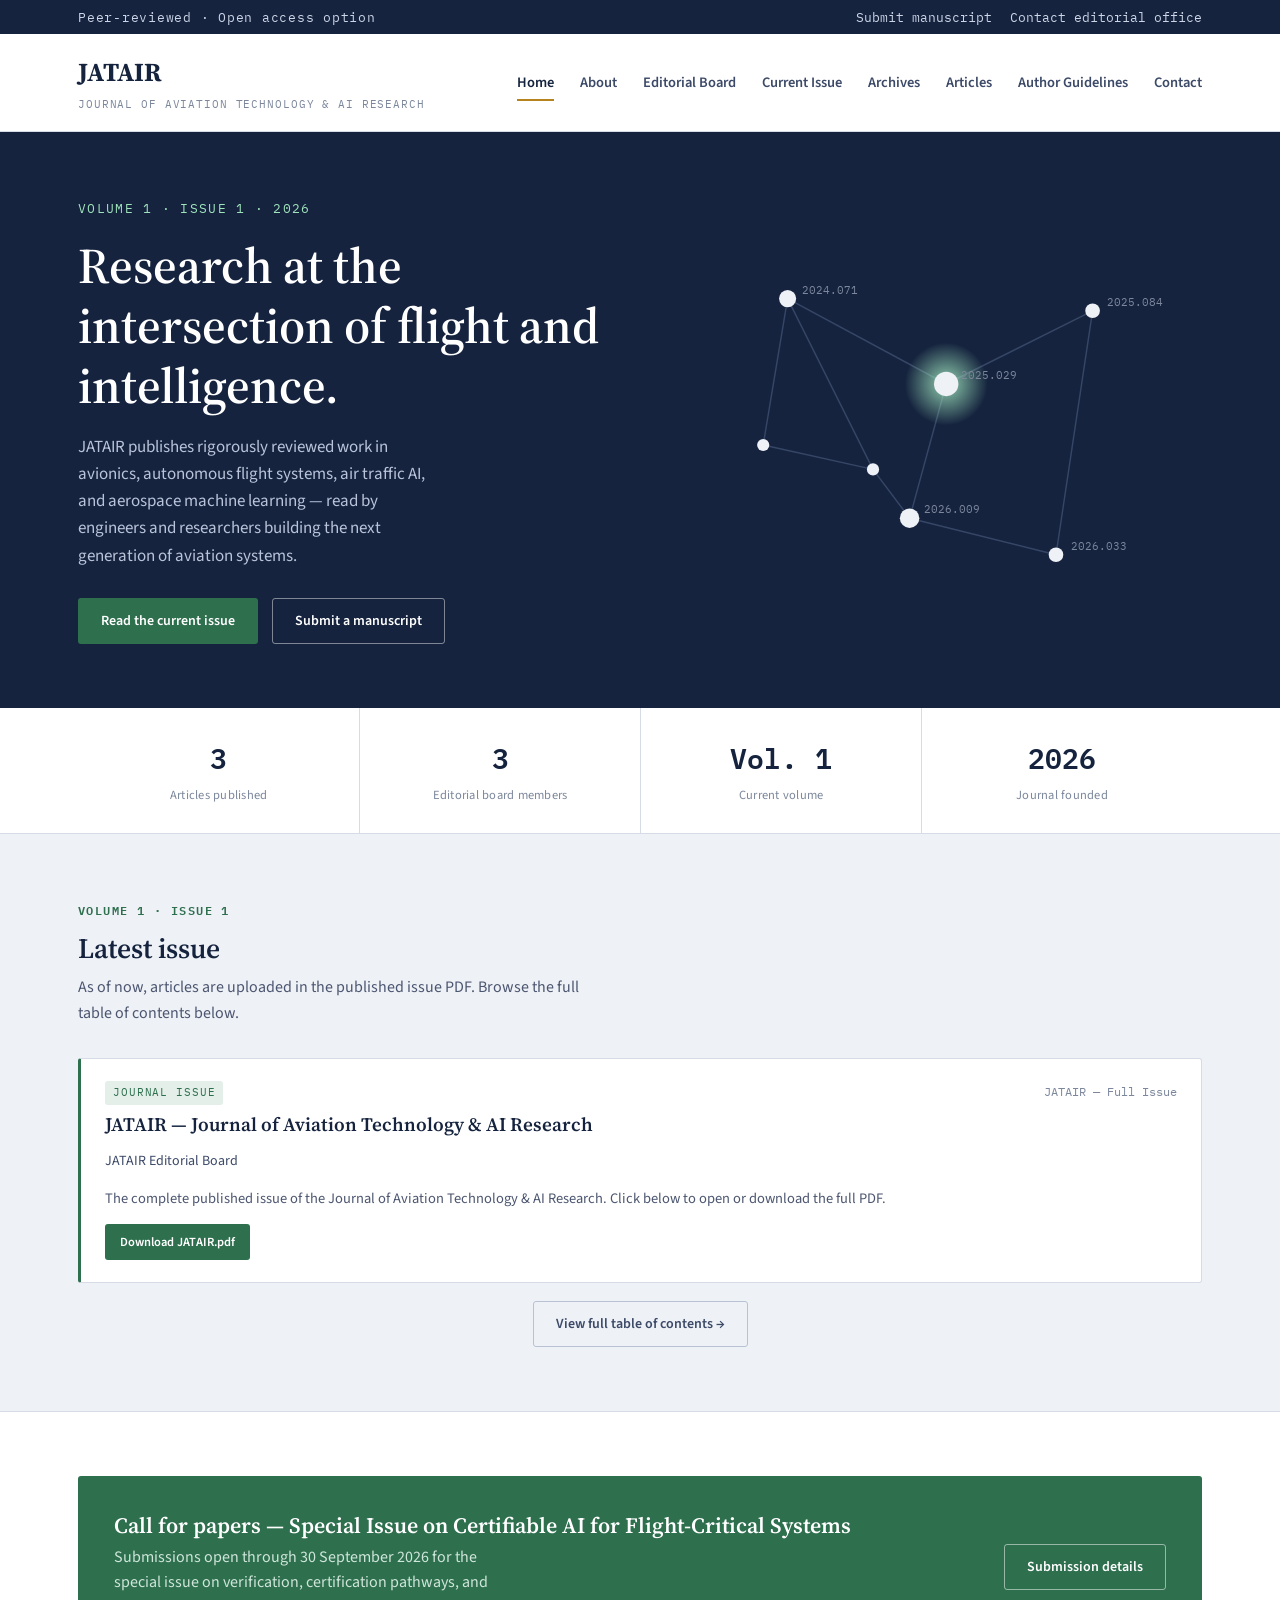
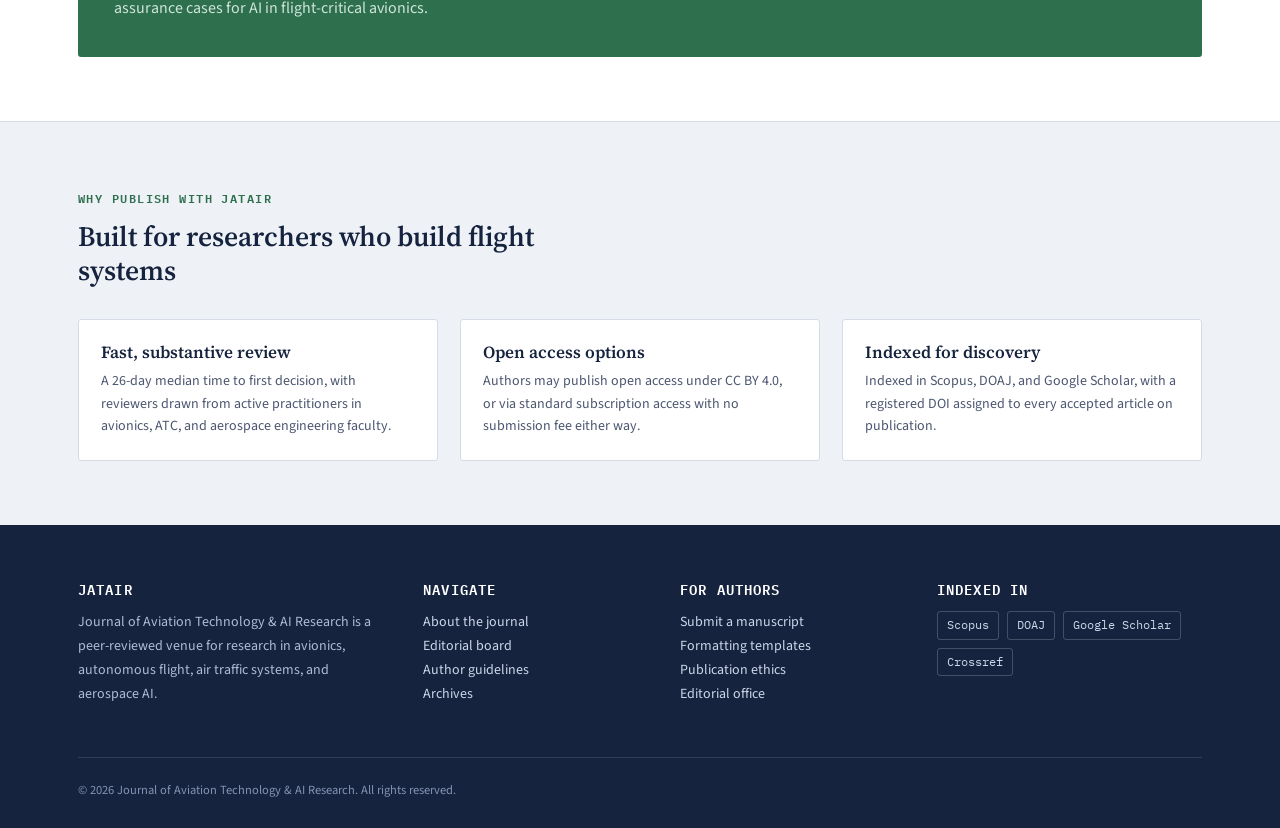
==== index.html @ 97c98b84 "Add files via upload" ====
<!DOCTYPE html>
<html lang="en">
<head>
<meta charset="UTF-8">
<meta name="viewport" content="width=device-width, initial-scale=1.0">
<title>JATAIR — Journal of Aviation Technology &amp; AI Research</title>
<meta name="description" content="JATAIR publishes peer-reviewed research in aviation technology, avionics, autonomous flight systems, and AI applications in aerospace.">
<link rel="stylesheet" href="styles.css">
<link rel="preconnect" href="https://fonts.googleapis.com">
<link href="https://fonts.googleapis.com/css2?family=Source+Serif+4:wght@500;600;700&family=Source+Sans+3:wght@400;500;600;700&family=IBM+Plex+Mono:wght@400;500;600&display=swap" rel="stylesheet">
</head>
<body>
<a class="skip-link" href="#main">Skip to content</a>

<div class="topbar">
  <div class="container">
    <span class="issn">Peer-reviewed · Open access option</span>
    <div class="topbar-links">
      <a href="submit.html">Submit manuscript</a>
      <a href="contact.html">Contact editorial office</a>
    </div>
  </div>
</div>

<header class="site-header">
  <div class="container">
    <a href="index.html" class="brand">
      <span class="brand-mark">JATAIR</span>
      <span class="brand-sub">Journal of Aviation Technology &amp; AI Research</span>
    </a>
    <button class="nav-toggle" aria-label="Toggle navigation" aria-expanded="false">
      <span></span><span></span><span></span>
    </button>
    <nav class="main-nav" aria-label="Primary">
      <ul>
        <li><a href="index.html" aria-current="page">Home</a></li>
        <li><a href="about.html">About</a></li>
        <li><a href="board.html">Editorial Board</a></li>
        <li><a href="current-issue.html">Current Issue</a></li>
        <li><a href="archives.html">Archives</a></li>
        <li><a href="articles.html">Articles</a></li>
        <li><a href="guidelines.html">Author Guidelines</a></li>
        <li><a href="contact.html">Contact</a></li>
      </ul>
    </nav>
  </div>
</header>

<main id="main">

  <section class="hero">
    <div class="container">
      <div>
        <span class="issue-tag">Volume 1 · Issue 1 · 2026</span>
        <h1>Research at the intersection of flight and intelligence.</h1>
        <p class="lede">JATAIR publishes rigorously reviewed work in avionics, autonomous flight systems, air traffic AI, and aerospace machine learning — read by engineers and researchers building the next generation of aviation systems.</p>
        <div class="hero-actions">
          <a href="current-issue.html" class="btn btn-primary">Read the current issue</a>
          <a href="submit.html" class="btn btn-secondary">Submit a manuscript</a>
        </div>
      </div>
      <div class="hero-graphic" aria-hidden="true">
        <svg viewBox="0 0 420 360" xmlns="http://www.w3.org/2000/svg">
          <defs>
            <radialGradient id="nodeglow" cx="50%" cy="50%" r="50%">
              <stop offset="0%" stop-color="#9fe3bc" stop-opacity="0.9"/>
              <stop offset="100%" stop-color="#9fe3bc" stop-opacity="0"/>
            </radialGradient>
          </defs>
          <g stroke="#3a4a6b" stroke-width="1.2" fill="none" opacity="0.9">
            <line x1="80" y1="80" x2="210" y2="150"/>
            <line x1="210" y1="150" x2="330" y2="90"/>
            <line x1="210" y1="150" x2="180" y2="260"/>
            <line x1="180" y1="260" x2="300" y2="290"/>
            <line x1="80" y1="80" x2="150" y2="220"/>
            <line x1="150" y1="220" x2="180" y2="260"/>
            <line x1="330" y1="90" x2="300" y2="290"/>
            <line x1="80" y1="80" x2="60" y2="200"/>
            <line x1="60" y1="200" x2="150" y2="220"/>
          </g>
          <circle cx="210" cy="150" r="34" fill="url(#nodeglow)"/>
          <g fill="#eef1f6">
            <circle cx="80" cy="80" r="7"/>
            <circle cx="210" cy="150" r="10"/>
            <circle cx="330" cy="90" r="6"/>
            <circle cx="180" cy="260" r="8"/>
            <circle cx="300" cy="290" r="6"/>
            <circle cx="150" cy="220" r="5"/>
            <circle cx="60" cy="200" r="5"/>
          </g>
          <g font-family="IBM Plex Mono, monospace" font-size="9" fill="#7c879c">
            <text x="92" y="76">2024.071</text>
            <text x="222" y="146">2025.029</text>
            <text x="342" y="86">2025.084</text>
            <text x="192" y="256">2026.009</text>
            <text x="312" y="286">2026.033</text>
          </g>
        </svg>
      </div>
    </div>
  </section>

  <section class="stats-strip">
    <div class="container">
      <div class="stat"><div class="value">3</div><div class="label">Articles published</div></div>
      <div class="stat"><div class="value">3</div><div class="label">Editorial board members</div></div>
      <div class="stat"><div class="value">Vol. 1</div><div class="label">Current volume</div></div>
      <div class="stat"><div class="value">2026</div><div class="label">Journal founded</div></div>
    </div>
  </section>

  <section class="section">
    <div class="container">
      <div class="section-header">
        <span class="eyebrow">Volume 1 · Issue 1</span>
        <h2>Latest issue</h2>
        <p>As of now, articles are uploaded in the published issue PDF. Browse the full table of contents below.</p>
      </div>

      <article class="citation-card">
        <div class="citation-card__head">
          <span class="citation-card__tag">Journal Issue</span>
          <span class="citation-card__pages">JATAIR — Full Issue</span>
        </div>
        <h3 class="citation-card__title"><a href="JATAIR.pdf">JATAIR — Journal of Aviation Technology &amp; AI Research</a></h3>
        <p class="citation-card__authors">JATAIR Editorial Board</p>
        <p class="citation-card__abstract">The complete published issue of the Journal of Aviation Technology &amp; AI Research. Click below to open or download the full PDF.</p>
        <div class="citation-card__actions">
          <a href="JATAIR.pdf" class="btn btn-primary btn-small">Download JATAIR.pdf</a>
        </div>
      </article>

      <div style="text-align:center; margin-top: 8px;">
        <a href="current-issue.html" class="btn btn-ghost">View full table of contents →</a>
      </div>
    </div>
  </section>

  <section class="section alt">
    <div class="container">
      <div class="cfp-banner">
        <div>
          <h3>Call for papers — Special Issue on Certifiable AI for Flight-Critical Systems</h3>
          <p>Submissions open through 30 September 2026 for the special issue on verification, certification pathways, and assurance cases for AI in flight-critical avionics.</p>
        </div>
        <a href="submit.html" class="btn btn-secondary" style="border-color:rgba(255,255,255,0.5); color:#fff;">Submission details</a>
      </div>
    </div>
  </section>

  <section class="section">
    <div class="container">
      <div class="section-header">
        <span class="eyebrow">Why publish with JATAIR</span>
        <h2>Built for researchers who build flight systems</h2>
      </div>
      <div class="info-grid">
        <div class="info-card">
          <h3>Fast, substantive review</h3>
          <p>A 26-day median time to first decision, with reviewers drawn from active practitioners in avionics, ATC, and aerospace engineering faculty.</p>
        </div>
        <div class="info-card">
          <h3>Open access options</h3>
          <p>Authors may publish open access under CC BY 4.0, or via standard subscription access with no submission fee either way.</p>
        </div>
        <div class="info-card">
          <h3>Indexed for discovery</h3>
          <p>Indexed in Scopus, DOAJ, and Google Scholar, with a registered DOI assigned to every accepted article on publication.</p>
        </div>
      </div>
    </div>
  </section>

</main>

<footer class="site-footer">
  <div class="container">
    <div class="footer-grid">
      <div>
        <h4>JATAIR</h4>
        <p>Journal of Aviation Technology &amp; AI Research is a peer-reviewed venue for research in avionics, autonomous flight, air traffic systems, and aerospace AI.</p>
      </div>
      <div>
        <h4>Navigate</h4>
        <ul>
          <li><a href="about.html">About the journal</a></li>
          <li><a href="board.html">Editorial board</a></li>
          <li><a href="guidelines.html">Author guidelines</a></li>
          <li><a href="archives.html">Archives</a></li>
        </ul>
      </div>
      <div>
        <h4>For authors</h4>
        <ul>
          <li><a href="submit.html">Submit a manuscript</a></li>
          <li><a href="guidelines.html#formatting">Formatting templates</a></li>
          <li><a href="guidelines.html#ethics">Publication ethics</a></li>
          <li><a href="contact.html">Editorial office</a></li>
        </ul>
      </div>
      <div>
        <h4>Indexed in</h4>
        <div class="indexing-list">
          <span>Scopus</span>
          <span>DOAJ</span>
          <span>Google Scholar</span>
          <span>Crossref</span>
        </div>
      </div>
    </div>
    <div class="footer-bottom">
      <span>© 2026 Journal of Aviation Technology &amp; AI Research. All rights reserved.</span>
    </div>
  </div>
</footer>

<script src="script.js"></script>
</body>
</html>
---- styles.css ----
/* =========================================================
   JACIS — Journal of Applied Computing & Intelligent Systems
   Design tokens
   ========================================================= */
:root {
  /* Color */
  --paper:        #EEF1F6;
  --surface:      #FFFFFF;
  --ink:          #15233E;
  --ink-soft:     #3C4A68;
  --text:         #4C5670;
  --text-muted:   #7C879C;
  --line:         #D6DCE6;
  --line-strong:  #B9C2D2;
  --green:        #2E6F4E;
  --green-soft:   #E3EFE8;
  --gold:         #B6841E;
  --gold-soft:    #F6EFDC;

  /* Type */
  --font-display: "Source Serif 4", Georgia, "Times New Roman", serif;
  --font-body:    "Source Sans 3", -apple-system, Segoe UI, sans-serif;
  --font-mono:    "IBM Plex Mono", "Courier New", monospace;

  /* Layout */
  --max: 1180px;
  --radius: 3px;
}

* { box-sizing: border-box; }

html {
  scroll-behavior: smooth;
}

body {
  margin: 0;
  font-family: var(--font-body);
  color: var(--text);
  background: var(--paper);
  line-height: 1.6;
  font-size: 16px;
}

img, svg { display: block; max-width: 100%; }

a { color: var(--green); text-decoration: none; }
a:hover { text-decoration: underline; }

h1, h2, h3, h4 {
  font-family: var(--font-display);
  color: var(--ink);
  line-height: 1.2;
  margin: 0;
  font-weight: 600;
}

/* Visible keyboard focus everywhere */
a:focus-visible,
button:focus-visible,
input:focus-visible,
textarea:focus-visible,
select:focus-visible {
  outline: 2px solid var(--gold);
  outline-offset: 2px;
}

@media (prefers-reduced-motion: reduce) {
  * { animation-duration: 0.01ms !important; transition-duration: 0.01ms !important; scroll-behavior: auto !important; }
}

.container {
  max-width: var(--max);
  margin: 0 auto;
  padding: 0 28px;
}

.skip-link {
  position: absolute;
  left: -999px;
  background: var(--ink);
  color: #fff;
  padding: 8px 16px;
  z-index: 100;
}
.skip-link:focus { left: 12px; top: 12px; }

/* =========================================================
   Eyebrow / mono labels
   ========================================================= */
.eyebrow {
  font-family: var(--font-mono);
  font-size: 12px;
  letter-spacing: 0.12em;
  text-transform: uppercase;
  color: var(--green);
  font-weight: 600;
}
.eyebrow.muted { color: var(--text-muted); }

/* =========================================================
   Header / Navigation
   ========================================================= */
.topbar {
  background: var(--ink);
  color: #cdd6e8;
  font-family: var(--font-mono);
  font-size: 12.5px;
}
.topbar .container {
  display: flex;
  justify-content: space-between;
  align-items: center;
  padding-top: 7px;
  padding-bottom: 7px;
  flex-wrap: wrap;
  gap: 6px;
}
.topbar a { color: #cdd6e8; }
.topbar a:hover { color: #fff; }
.topbar .issn { letter-spacing: 0.06em; }
.topbar .topbar-links { display: flex; gap: 18px; }

.site-header {
  background: var(--surface);
  border-bottom: 1px solid var(--line);
  position: sticky;
  top: 0;
  z-index: 50;
}
.site-header .container {
  display: flex;
  align-items: center;
  justify-content: space-between;
  padding-top: 18px;
  padding-bottom: 18px;
  gap: 24px;
}

.brand {
  display: flex;
  flex-direction: column;
  gap: 2px;
  color: var(--ink);
}
.brand:hover { text-decoration: none; }
.brand .brand-mark {
  font-family: var(--font-display);
  font-weight: 700;
  font-size: 26px;
  letter-spacing: 0.01em;
}
.brand .brand-sub {
  font-family: var(--font-mono);
  font-size: 11px;
  color: var(--text-muted);
  letter-spacing: 0.08em;
  text-transform: uppercase;
}

.nav-toggle {
  display: none;
  background: none;
  border: 1px solid var(--line-strong);
  border-radius: var(--radius);
  padding: 8px 10px;
  cursor: pointer;
}
.nav-toggle span {
  display: block;
  width: 20px;
  height: 2px;
  background: var(--ink);
  margin: 4px 0;
}

.main-nav ul {
  display: flex;
  gap: 26px;
  list-style: none;
  margin: 0;
  padding: 0;
  flex-wrap: wrap;
}
.main-nav a {
  color: var(--ink-soft);
  font-size: 14.5px;
  font-weight: 600;
  padding: 6px 0;
  border-bottom: 2px solid transparent;
}
.main-nav a:hover,
.main-nav a[aria-current="page"] {
  color: var(--ink);
  border-bottom-color: var(--gold);
  text-decoration: none;
}

@media (max-width: 880px) {
  .nav-toggle { display: block; }
  .main-nav {
    display: none;
    width: 100%;
    order: 3;
  }
  .main-nav.open { display: block; }
  .main-nav ul {
    flex-direction: column;
    gap: 4px;
    border-top: 1px solid var(--line);
    padding-top: 12px;
    margin-top: 12px;
  }
  .site-header .container { flex-wrap: wrap; }
}

/* =========================================================
   Buttons
   ========================================================= */
.btn {
  display: inline-flex;
  align-items: center;
  gap: 8px;
  font-family: var(--font-body);
  font-weight: 600;
  font-size: 14px;
  padding: 11px 22px;
  border-radius: var(--radius);
  border: 1px solid transparent;
  cursor: pointer;
  transition: background 0.15s ease, color 0.15s ease, border-color 0.15s ease;
}
.btn-primary {
  background: var(--green);
  color: #fff;
}
.btn-primary:hover { background: #255c40; text-decoration: none; }
.btn-secondary {
  background: transparent;
  color: #fff;
  border-color: rgba(255,255,255,0.45);
}
.btn-secondary:hover { border-color: #fff; text-decoration: none; }
.btn-ghost {
  background: transparent;
  color: var(--ink-soft);
  border-color: var(--line-strong);
}
.btn-ghost:hover { border-color: var(--ink-soft); color: var(--ink); text-decoration: none; }
.btn-small {
  font-size: 12.5px;
  padding: 7px 14px;
}

/* =========================================================
   Hero (home)
   ========================================================= */
.hero {
  background: var(--ink);
  color: #dde3ee;
  overflow: hidden;
  position: relative;
}
.hero .container {
  display: grid;
  grid-template-columns: 1.1fr 1fr;
  gap: 48px;
  align-items: center;
  padding-top: 64px;
  padding-bottom: 64px;
}
.hero h1 {
  color: #fff;
  font-size: clamp(32px, 4.4vw, 50px);
  margin: 14px 0 18px;
}
.hero .lede {
  font-size: 17px;
  color: #b9c4da;
  max-width: 46ch;
  margin-bottom: 28px;
}
.hero .issue-tag {
  font-family: var(--font-mono);
  font-size: 13px;
  letter-spacing: 0.1em;
  color: #9fe3bc;
  text-transform: uppercase;
}
.hero-actions { display: flex; gap: 14px; flex-wrap: wrap; }

.hero-graphic { width: 100%; }
.hero-graphic svg { width: 100%; height: auto; }

@media (max-width: 880px) {
  .hero .container { grid-template-columns: 1fr; padding-top: 44px; padding-bottom: 44px; }
  .hero-graphic { order: -1; max-width: 360px; margin: 0 auto; }
}

/* =========================================================
   Stats strip
   ========================================================= */
.stats-strip {
  background: var(--surface);
  border-bottom: 1px solid var(--line);
}
.stats-strip .container {
  display: grid;
  grid-template-columns: repeat(4, 1fr);
  gap: 0;
}
.stat {
  padding: 28px 20px;
  text-align: center;
  border-left: 1px solid var(--line);
}
.stat:first-child { border-left: none; }
.stat .value {
  font-family: var(--font-mono);
  font-size: 28px;
  font-weight: 600;
  color: var(--ink);
}
.stat .label {
  font-size: 12.5px;
  color: var(--text-muted);
  margin-top: 4px;
  letter-spacing: 0.02em;
}
@media (max-width: 720px) {
  .stats-strip .container { grid-template-columns: repeat(2, 1fr); }
  .stat:nth-child(3) { border-left: none; }
  .stat:nth-child(odd) { border-left: none; }
  .stat { border-top: 1px solid var(--line); }
  .stat:nth-child(-n+2) { border-top: none; }
}

/* =========================================================
   Section scaffolding
   ========================================================= */
.section {
  padding: 64px 0;
}
.section.tight { padding: 44px 0; }
.section-header {
  margin-bottom: 32px;
  max-width: 64ch;
}
.section-header h2 {
  font-size: 28px;
  margin-top: 8px;
}
.section-header p {
  margin-top: 10px;
  color: var(--text);
}
.section.alt { background: var(--surface); }
.section + .section { border-top: 1px solid var(--line); }

.page-header {
  background: var(--surface);
  border-bottom: 1px solid var(--line);
  padding: 40px 0;
}
.page-header h1 { font-size: 32px; margin-top: 8px; }
.page-header p { margin-top: 8px; color: var(--text); max-width: 60ch; }

/* =========================================================
   Citation card — signature element
   ========================================================= */
.citation-card {
  background: var(--surface);
  border: 1px solid var(--line);
  border-left: 3px solid var(--green);
  border-radius: var(--radius);
  padding: 22px 24px;
  margin-bottom: 18px;
}
.citation-card__head {
  display: flex;
  justify-content: space-between;
  align-items: baseline;
  gap: 12px;
  flex-wrap: wrap;
  margin-bottom: 8px;
}
.citation-card__tag {
  display: inline-block;
  font-family: var(--font-mono);
  font-size: 11px;
  letter-spacing: 0.08em;
  text-transform: uppercase;
  color: var(--green);
  background: var(--green-soft);
  padding: 3px 8px;
  border-radius: var(--radius);
}
.citation-card__tag.gold {
  color: var(--gold);
  background: var(--gold-soft);
}
.citation-card__pages {
  font-family: var(--font-mono);
  font-size: 12px;
  color: var(--text-muted);
}
.citation-card__title {
  font-size: 19px;
  margin: 4px 0 6px;
}
.citation-card__title a { color: var(--ink); }
.citation-card__title a:hover { color: var(--green); }
.citation-card__authors {
  font-size: 14px;
  color: var(--ink-soft);
  margin-bottom: 10px;
}
.citation-card__abstract {
  font-size: 14.5px;
  color: var(--text);
  margin-bottom: 14px;
}
.citation-card__meta {
  font-family: var(--font-mono);
  font-size: 12.5px;
  color: var(--text-muted);
  background: var(--paper);
  border: 1px solid var(--line);
  border-radius: var(--radius);
  padding: 10px 12px;
  word-break: break-all;
  margin-bottom: 14px;
}
.citation-card__actions {
  display: flex;
  gap: 10px;
  flex-wrap: wrap;
  align-items: center;
}
.copy-btn {
  font-family: var(--font-mono);
  font-size: 12.5px;
  font-weight: 600;
  background: var(--surface);
  color: var(--ink-soft);
  border: 1px solid var(--line-strong);
  border-radius: var(--radius);
  padding: 7px 14px;
  cursor: pointer;
  transition: background 0.15s ease, color 0.15s ease;
}
.copy-btn:hover { background: var(--ink); color: #fff; border-color: var(--ink); }
.copy-btn[data-copied="true"] { background: var(--green); color: #fff; border-color: var(--green); }

/* =========================================================
   Call for papers banner
   ========================================================= */
.cfp-banner {
  background: var(--green);
  color: #eaf3ee;
  border-radius: var(--radius);
  padding: 36px;
  display: flex;
  justify-content: space-between;
  align-items: center;
  gap: 24px;
  flex-wrap: wrap;
}
.cfp-banner h3 { color: #fff; font-size: 22px; margin-bottom: 6px; }
.cfp-banner p { margin: 0; color: #cfe6da; max-width: 50ch; }

/* =========================================================
   Footer
   ========================================================= */
.site-footer {
  background: var(--ink);
  color: #aebbd4;
  padding: 56px 0 28px;
  font-size: 14px;
}
.footer-grid {
  display: grid;
  grid-template-columns: 1.4fr 1fr 1fr 1.2fr;
  gap: 36px;
  padding-bottom: 36px;
  border-bottom: 1px solid rgba(255,255,255,0.12);
}
.footer-grid h4 {
  color: #fff;
  font-size: 14px;
  font-family: var(--font-mono);
  letter-spacing: 0.08em;
  text-transform: uppercase;
  margin-bottom: 14px;
}
.footer-grid p, .footer-grid li { color: #aebbd4; line-height: 1.7; }
.footer-grid ul { list-style: none; margin: 0; padding: 0; }
.footer-grid a { color: #cdd6e8; }
.footer-grid a:hover { color: #fff; }
.indexing-list {
  display: flex;
  flex-wrap: wrap;
  gap: 8px;
}
.indexing-list span {
  font-family: var(--font-mono);
  font-size: 11.5px;
  border: 1px solid rgba(255,255,255,0.2);
  padding: 4px 9px;
  border-radius: var(--radius);
  color: #cdd6e8;
}
.footer-bottom {
  display: flex;
  justify-content: space-between;
  flex-wrap: wrap;
  gap: 8px;
  padding-top: 22px;
  font-size: 12.5px;
  color: #8493b3;
}
@media (max-width: 880px) {
  .footer-grid { grid-template-columns: 1fr 1fr; }
}
@media (max-width: 560px) {
  .footer-grid { grid-template-columns: 1fr; }
}

/* =========================================================
   Editorial board
   ========================================================= */
.board-group { margin-bottom: 40px; }
.board-group h3 {
  font-size: 20px;
  margin-bottom: 18px;
  padding-bottom: 10px;
  border-bottom: 1px solid var(--line);
}
.board-grid {
  display: grid;
  grid-template-columns: repeat(auto-fill, minmax(240px, 1fr));
  gap: 20px;
}
.board-member {
  background: var(--surface);
  border: 1px solid var(--line);
  border-radius: var(--radius);
  padding: 18px;
}
.board-member .name { font-family: var(--font-display); font-size: 16px; color: var(--ink); font-weight: 600; }
.board-member .role { font-family: var(--font-mono); font-size: 11px; color: var(--green); text-transform: uppercase; letter-spacing: 0.06em; margin: 4px 0 8px; }
.board-member .affil { font-size: 13.5px; color: var(--text-muted); }

/* =========================================================
   Process timeline (review workflow — real sequence)
   ========================================================= */
.timeline {
  list-style: none;
  margin: 0;
  padding: 0;
  display: grid;
  gap: 0;
}
.timeline li {
  display: grid;
  grid-template-columns: 56px 1fr;
  gap: 18px;
  padding: 18px 0;
  border-top: 1px solid var(--line);
}
.timeline li:first-child { border-top: none; }
.timeline .step-num {
  font-family: var(--font-mono);
  font-size: 13px;
  color: var(--green);
  background: var(--green-soft);
  width: 40px; height: 40px;
  display: flex; align-items: center; justify-content: center;
  border-radius: 50%;
}
.timeline h4 { font-size: 16px; margin-bottom: 4px; }
.timeline p { margin: 0; font-size: 14px; }

/* =========================================================
   Generic content lists / cards
   ========================================================= */
.info-grid {
  display: grid;
  grid-template-columns: repeat(3, 1fr);
  gap: 22px;
}
@media (max-width: 880px) { .info-grid { grid-template-columns: repeat(2, 1fr); } }
@media (max-width: 600px) { .info-grid { grid-template-columns: 1fr; } }

.info-card {
  background: var(--surface);
  border: 1px solid var(--line);
  border-radius: var(--radius);
  padding: 22px;
}
.info-card h3 { font-size: 17px; margin-bottom: 8px; }
.info-card p { font-size: 14px; margin: 0; }

.prose h2 { font-size: 22px; margin: 32px 0 12px; }
.prose h2:first-child { margin-top: 0; }
.prose h3 { font-size: 17px; margin: 22px 0 8px; }
.prose p { margin: 0 0 14px; }
.prose ul, .prose ol { margin: 0 0 14px; padding-left: 22px; }
.prose li { margin-bottom: 6px; }
.prose table {
  width: 100%;
  border-collapse: collapse;
  margin: 16px 0 24px;
  font-size: 14px;
}
.prose th, .prose td {
  border: 1px solid var(--line);
  padding: 9px 12px;
  text-align: left;
}
.prose th {
  background: var(--surface);
  font-family: var(--font-mono);
  font-size: 12px;
  text-transform: uppercase;
  letter-spacing: 0.05em;
  color: var(--ink-soft);
}
.prose code {
  font-family: var(--font-mono);
  background: var(--surface);
  border: 1px solid var(--line);
  border-radius: var(--radius);
  padding: 1px 5px;
  font-size: 13px;
}

/* =========================================================
   Two column layout (e.g. content + sidebar)
   ========================================================= */
.layout-2col {
  display: grid;
  grid-template-columns: 2.1fr 1fr;
  gap: 44px;
  align-items: start;
}
@media (max-width: 880px) { .layout-2col { grid-template-columns: 1fr; } }

.sidebar-card {
  background: var(--surface);
  border: 1px solid var(--line);
  border-radius: var(--radius);
  padding: 22px;
  margin-bottom: 20px;
}
.sidebar-card h3 {
  font-family: var(--font-mono);
  font-size: 12px;
  letter-spacing: 0.08em;
  text-transform: uppercase;
  color: var(--green);
  margin-bottom: 12px;
}
.sidebar-card ul { margin: 0; padding-left: 18px; font-size: 14px; }
.sidebar-card li { margin-bottom: 8px; }
.sidebar-card .download-link {
  display: flex;
  justify-content: space-between;
  align-items: center;
  font-size: 14px;
  padding: 8px 0;
  border-bottom: 1px solid var(--line);
}
.sidebar-card .download-link:last-child { border-bottom: none; }
.sidebar-card .download-link span.ext {
  font-family: var(--font-mono);
  font-size: 11px;
  color: var(--text-muted);
}

/* =========================================================
   Forms (Submit manuscript)
   ========================================================= */
.form-card {
  background: var(--surface);
  border: 1px solid var(--line);
  border-radius: var(--radius);
  padding: 32px;
}
.field { margin-bottom: 20px; }
.field label {
  display: block;
  font-size: 13.5px;
  font-weight: 600;
  color: var(--ink-soft);
  margin-bottom: 6px;
}
.field .hint {
  font-size: 12.5px;
  color: var(--text-muted);
  margin-top: 4px;
}
.field input,
.field select,
.field textarea {
  width: 100%;
  font-family: var(--font-body);
  font-size: 14.5px;
  padding: 11px 12px;
  border: 1px solid var(--line-strong);
  border-radius: var(--radius);
  background: var(--paper);
  color: var(--ink);
}
.field input:focus,
.field select:focus,
.field textarea:focus {
  background: var(--surface);
  border-color: var(--green);
}
.field-row {
  display: grid;
  grid-template-columns: 1fr 1fr;
  gap: 18px;
}
@media (max-width: 600px) { .field-row { grid-template-columns: 1fr; } }

.checkbox-field {
  display: flex;
  gap: 10px;
  align-items: flex-start;
  font-size: 14px;
  color: var(--text);
}
.checkbox-field input { width: auto; margin-top: 3px; }

.form-status {
  margin-top: 16px;
  padding: 12px 14px;
  border-radius: var(--radius);
  font-size: 14px;
  display: none;
}
.form-status.show { display: block; }
.form-status.success { background: var(--green-soft); color: var(--green); border: 1px solid var(--green); }

/* =========================================================
   Issue archive accordion
   ========================================================= */
.archive-issue {
  border: 1px solid var(--line);
  border-radius: var(--radius);
  background: var(--surface);
  margin-bottom: 14px;
  overflow: hidden;
}
.archive-issue summary {
  cursor: pointer;
  list-style: none;
  padding: 18px 22px;
  display: flex;
  justify-content: space-between;
  align-items: center;
  gap: 16px;
  font-weight: 600;
  color: var(--ink);
}
.archive-issue summary::-webkit-details-marker { display: none; }
.archive-issue summary .vol {
  font-family: var(--font-mono);
  font-size: 13px;
  color: var(--green);
  font-weight: 600;
}
.archive-issue summary .arrow {
  font-family: var(--font-mono);
  color: var(--text-muted);
  transition: transform 0.2s ease;
}
.archive-issue[open] summary .arrow { transform: rotate(90deg); }
.archive-issue .archive-body {
  padding: 0 22px 22px;
  border-top: 1px solid var(--line);
}
.archive-issue .archive-body { padding-top: 18px; }
.archive-toc-item {
  padding: 10px 0;
  border-bottom: 1px solid var(--line);
  display: flex;
  justify-content: space-between;
  gap: 14px;
  font-size: 14px;
}
.archive-toc-item:last-child { border-bottom: none; }
.archive-toc-item a { color: var(--ink-soft); font-weight: 600; }
.archive-toc-item a:hover { color: var(--green); }
.archive-toc-item .pages { font-family: var(--font-mono); font-size: 12.5px; color: var(--text-muted); white-space: nowrap; }

/* =========================================================
   Search / filter bar
   ========================================================= */
.search-bar {
  display: flex;
  gap: 12px;
  margin-bottom: 28px;
  flex-wrap: wrap;
}
.search-bar input[type="search"] {
  flex: 1;
  min-width: 200px;
  font-family: var(--font-body);
  font-size: 14.5px;
  padding: 12px 14px;
  border: 1px solid var(--line-strong);
  border-radius: var(--radius);
  background: var(--surface);
}
.search-bar select {
  font-family: var(--font-body);
  font-size: 14.5px;
  padding: 12px 14px;
  border: 1px solid var(--line-strong);
  border-radius: var(--radius);
  background: var(--surface);
}
.search-bar input:focus, .search-bar select:focus { border-color: var(--green); }

.no-results {
  text-align: center;
  padding: 40px 20px;
  color: var(--text-muted);
  font-size: 14.5px;
  display: none;
}
.no-results.show { display: block; }
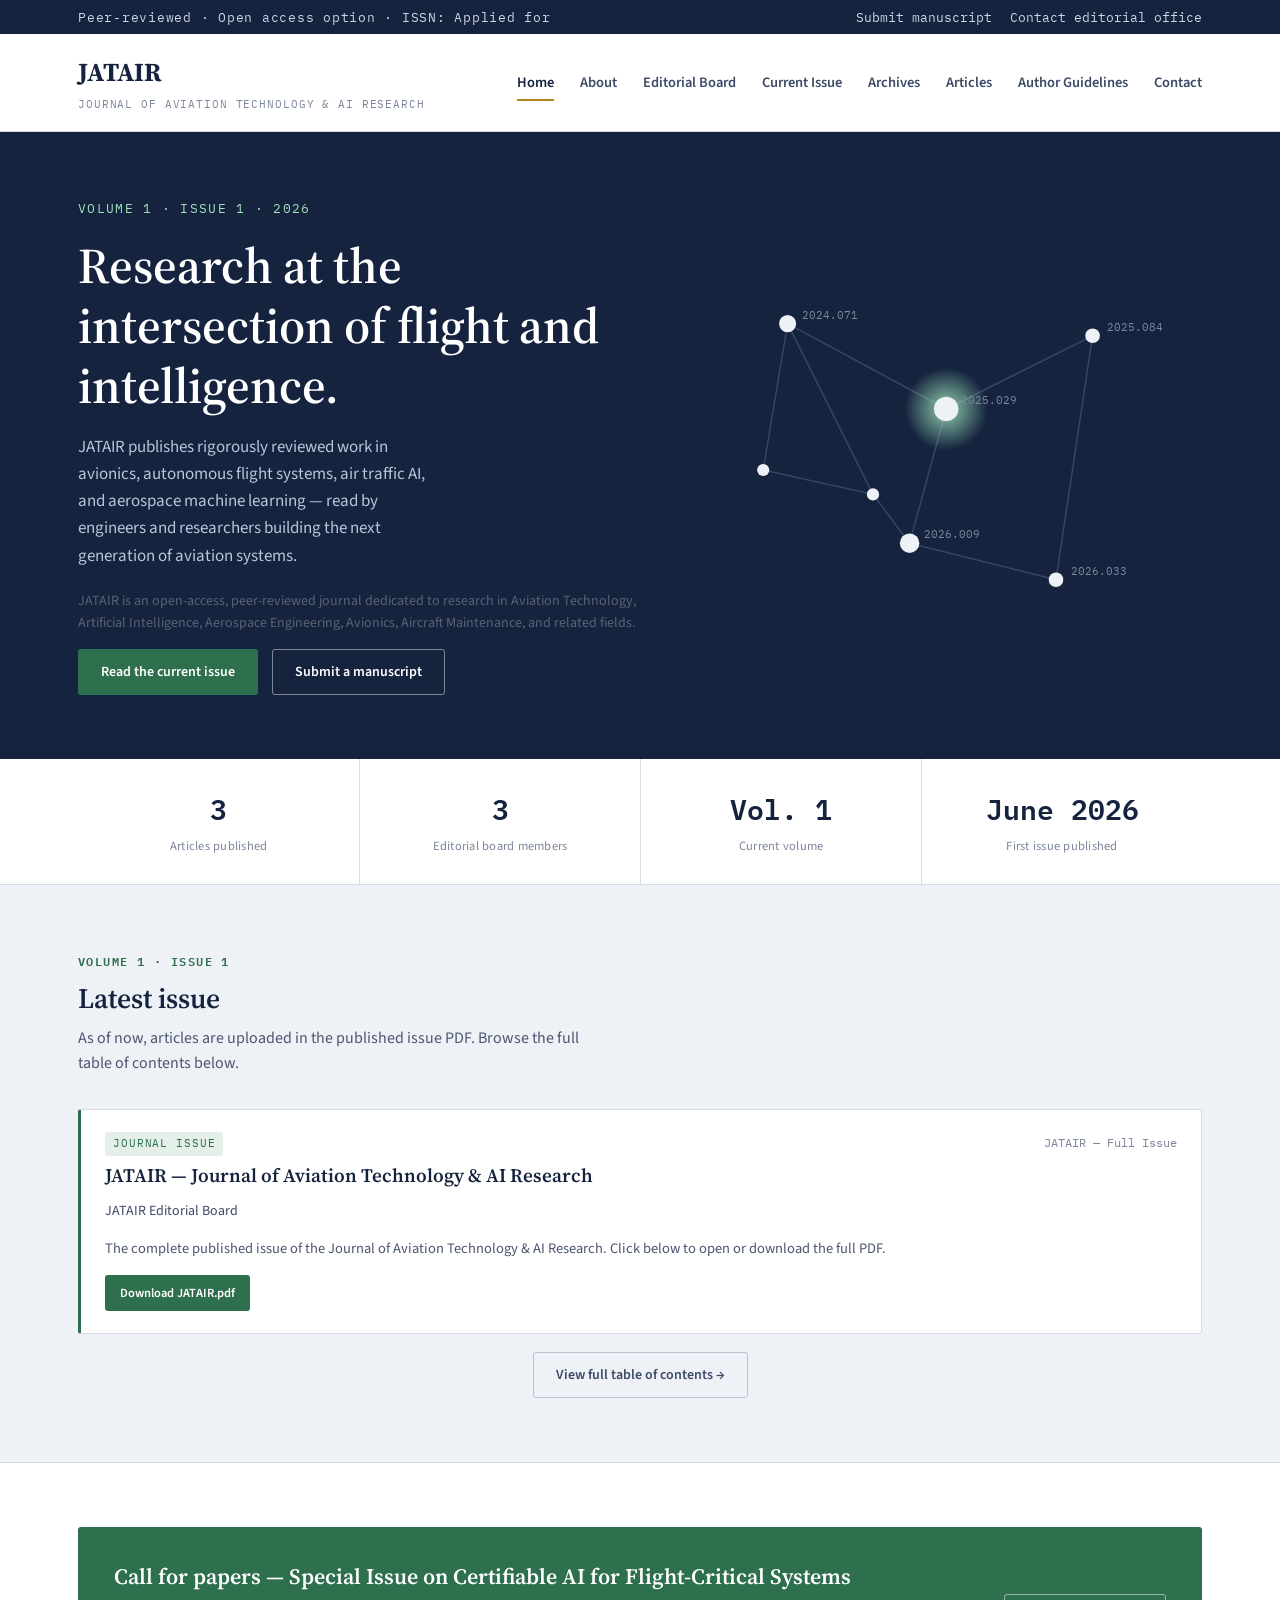
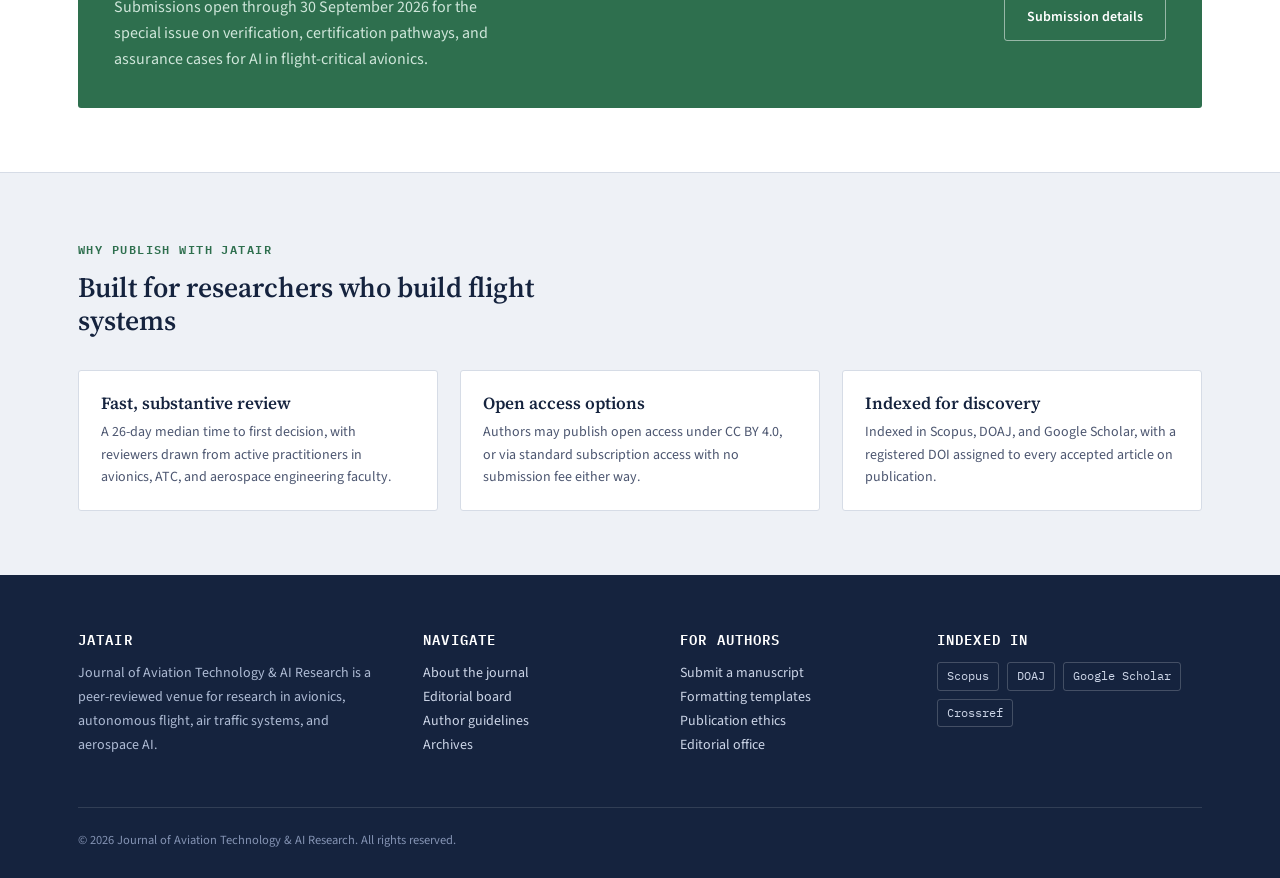
==== commit 5d331ac2: "Add files via upload" ====
--- a/index.html
+++ b/index.html
@@ -14,7 +14,7 @@
 
 <div class="topbar">
   <div class="container">
-    <span class="issn">Peer-reviewed · Open access option</span>
+    <span class="issn">Peer-reviewed · Open access option · ISSN: Applied for</span>
     <div class="topbar-links">
       <a href="submit.html">Submit manuscript</a>
       <a href="contact.html">Contact editorial office</a>
@@ -54,6 +54,7 @@
         <span class="issue-tag">Volume 1 · Issue 1 · 2026</span>
         <h1>Research at the intersection of flight and intelligence.</h1>
         <p class="lede">JATAIR publishes rigorously reviewed work in avionics, autonomous flight systems, air traffic AI, and aerospace machine learning — read by engineers and researchers building the next generation of aviation systems.</p>
+        <p style="font-size:14px; color:#5a6275; margin-top:-8px;">JATAIR is an open-access, peer-reviewed journal dedicated to research in Aviation Technology, Artificial Intelligence, Aerospace Engineering, Avionics, Aircraft Maintenance, and related fields.</p>
         <div class="hero-actions">
           <a href="current-issue.html" class="btn btn-primary">Read the current issue</a>
           <a href="submit.html" class="btn btn-secondary">Submit a manuscript</a>
@@ -105,7 +106,7 @@
       <div class="stat"><div class="value">3</div><div class="label">Articles published</div></div>
       <div class="stat"><div class="value">3</div><div class="label">Editorial board members</div></div>
       <div class="stat"><div class="value">Vol. 1</div><div class="label">Current volume</div></div>
-      <div class="stat"><div class="value">2026</div><div class="label">Journal founded</div></div>
+      <div class="stat"><div class="value">June 2026</div><div class="label">First issue published</div></div>
     </div>
   </section>
 
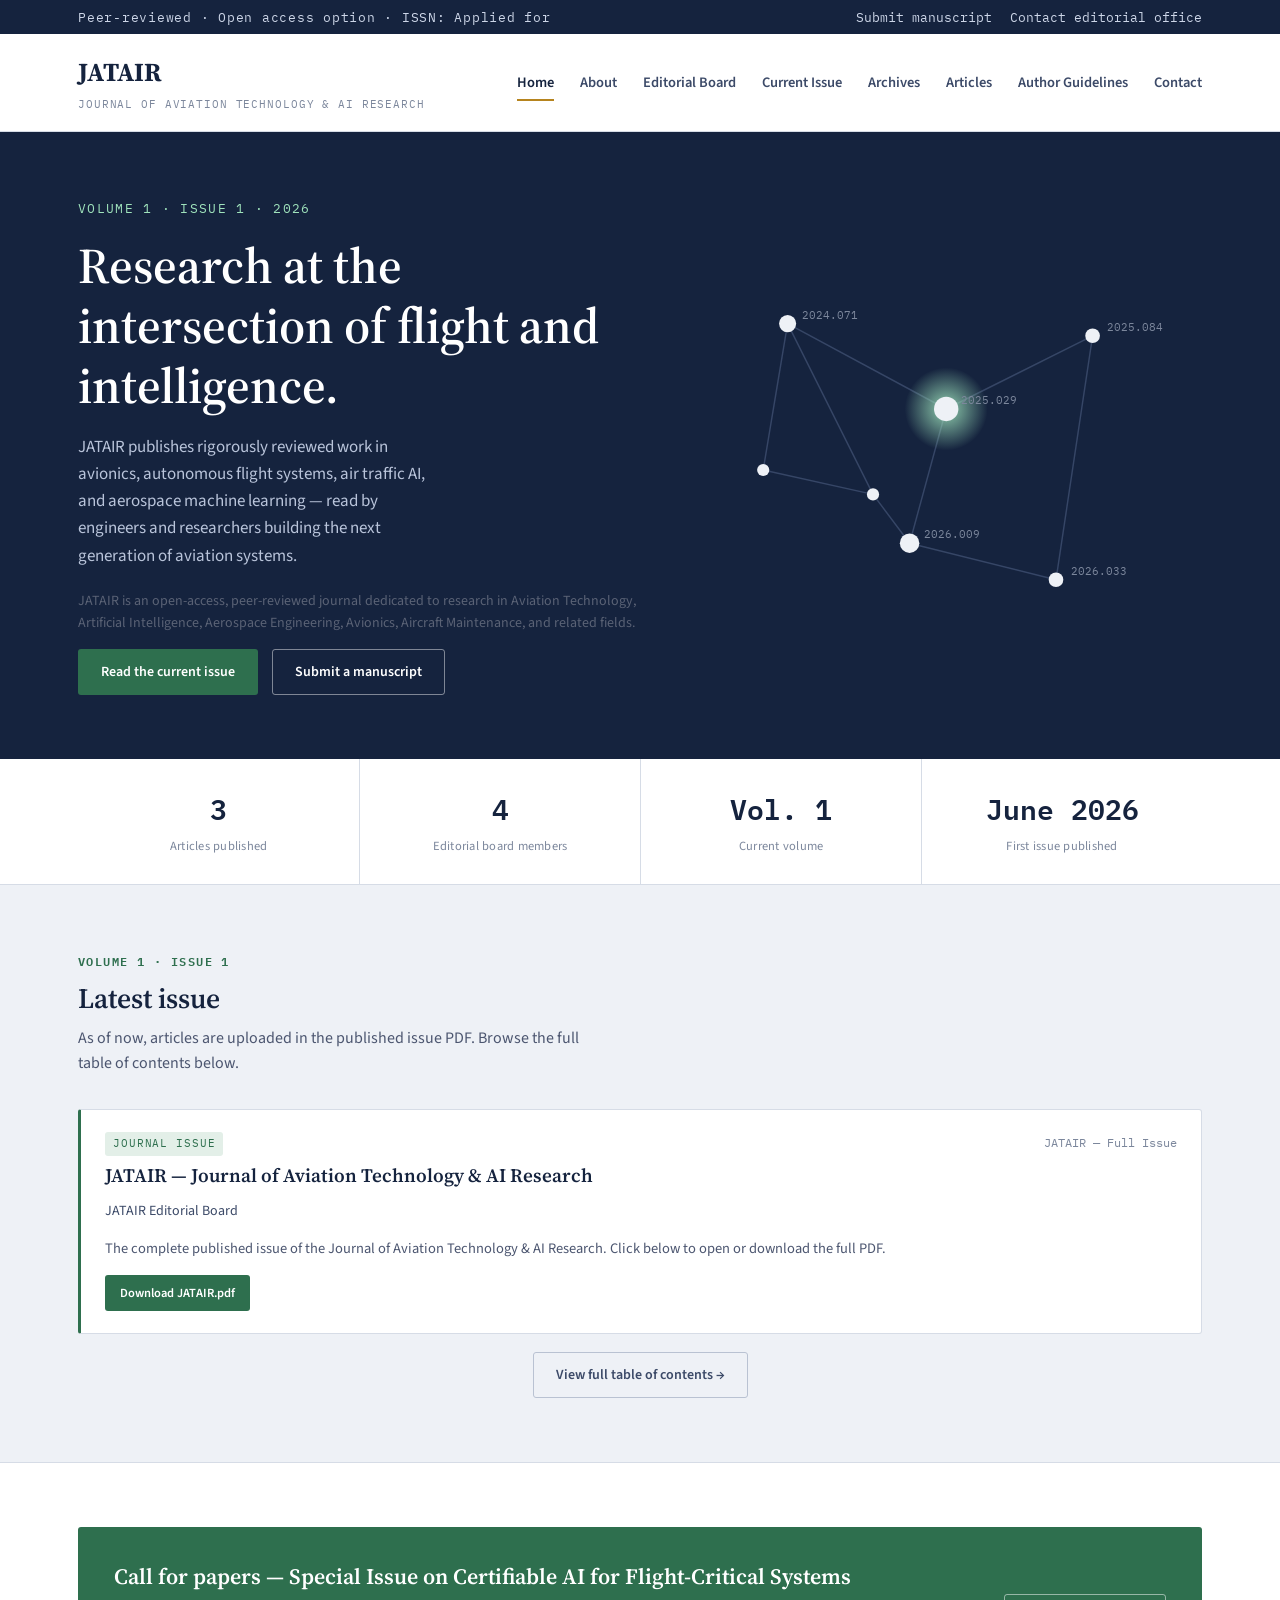
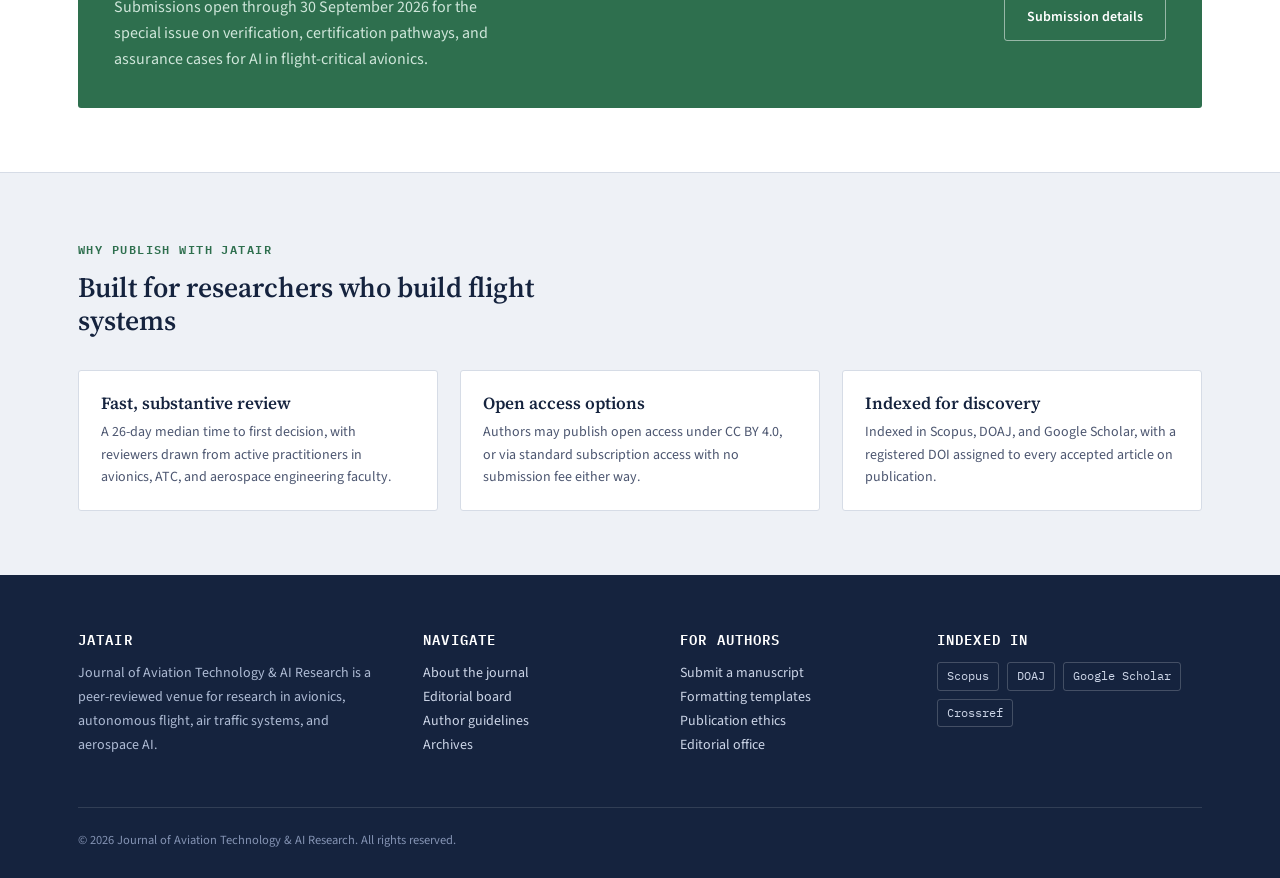
==== commit 7a18ae19: "Add files via upload" ====
--- a/index.html
+++ b/index.html
@@ -104,7 +104,7 @@
   <section class="stats-strip">
     <div class="container">
       <div class="stat"><div class="value">3</div><div class="label">Articles published</div></div>
-      <div class="stat"><div class="value">3</div><div class="label">Editorial board members</div></div>
+      <div class="stat"><div class="value">4</div><div class="label">Editorial board members</div></div>
       <div class="stat"><div class="value">Vol. 1</div><div class="label">Current volume</div></div>
       <div class="stat"><div class="value">June 2026</div><div class="label">First issue published</div></div>
     </div>
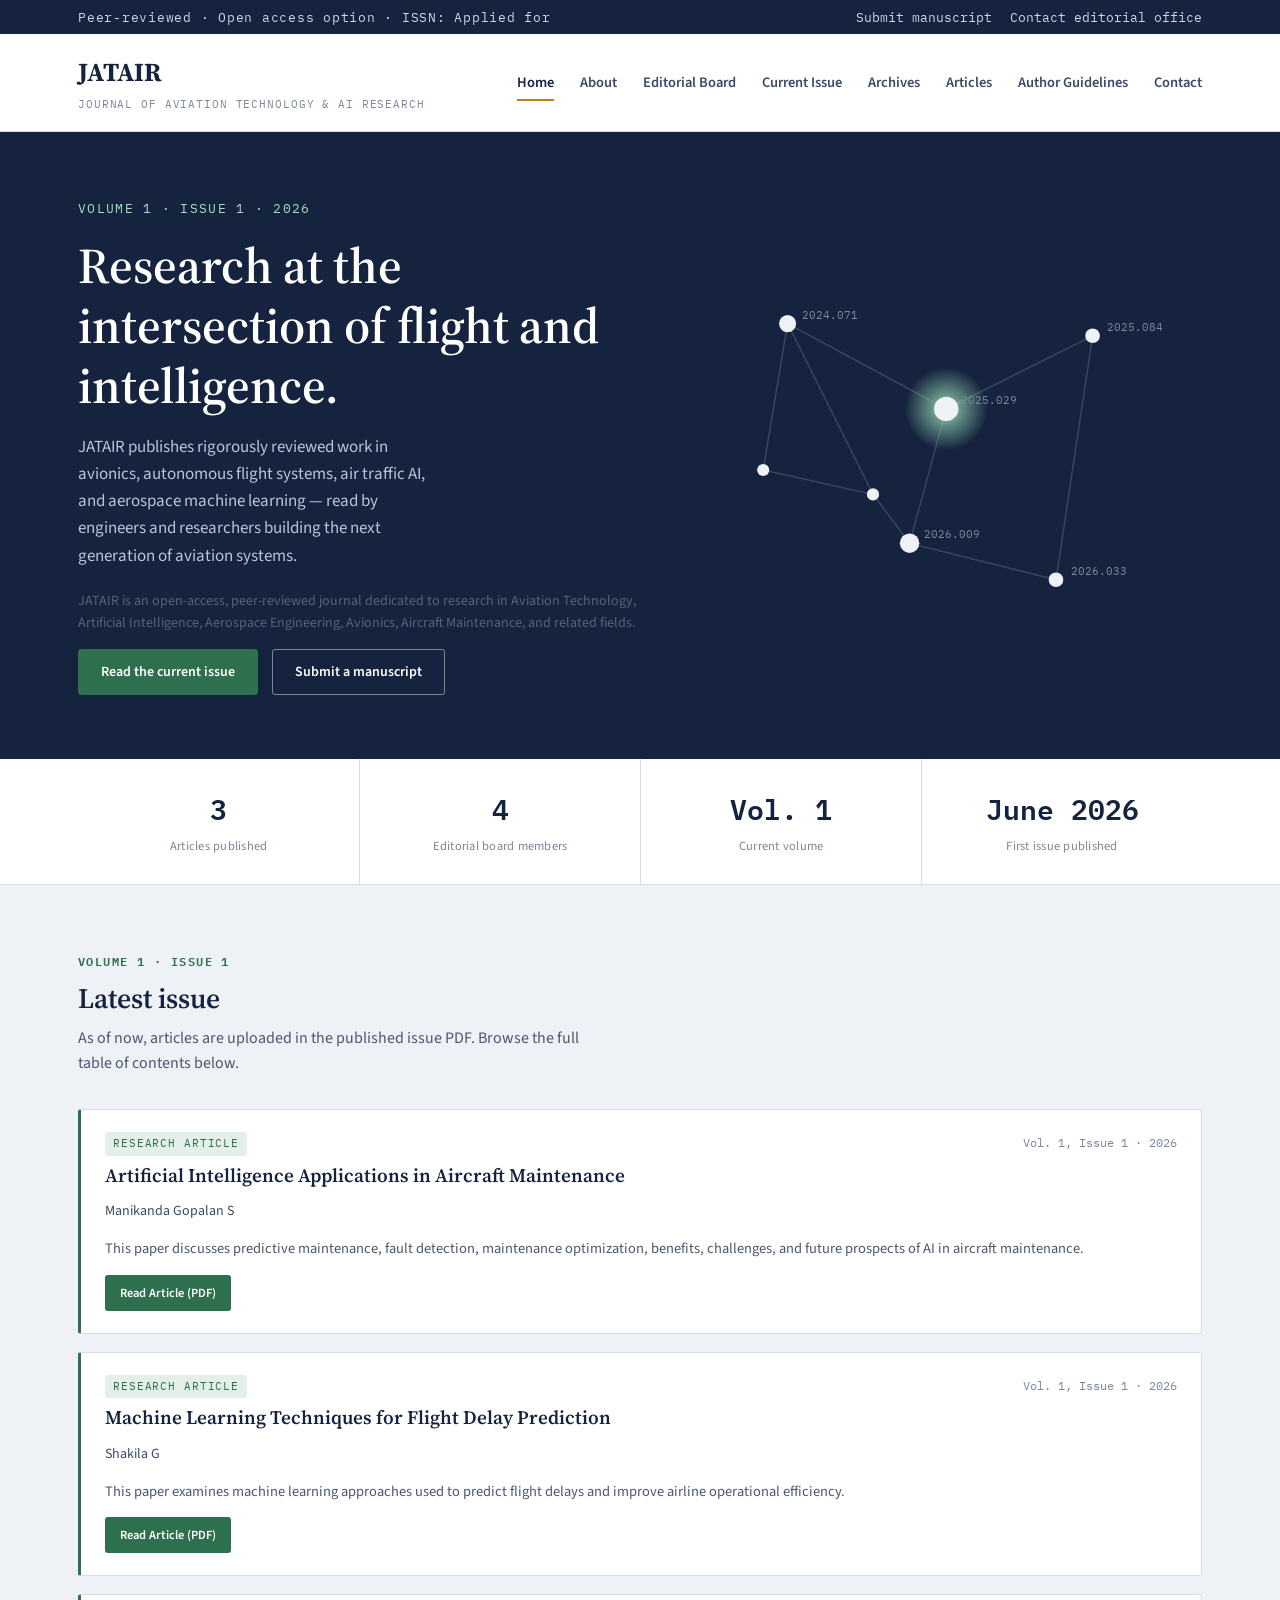
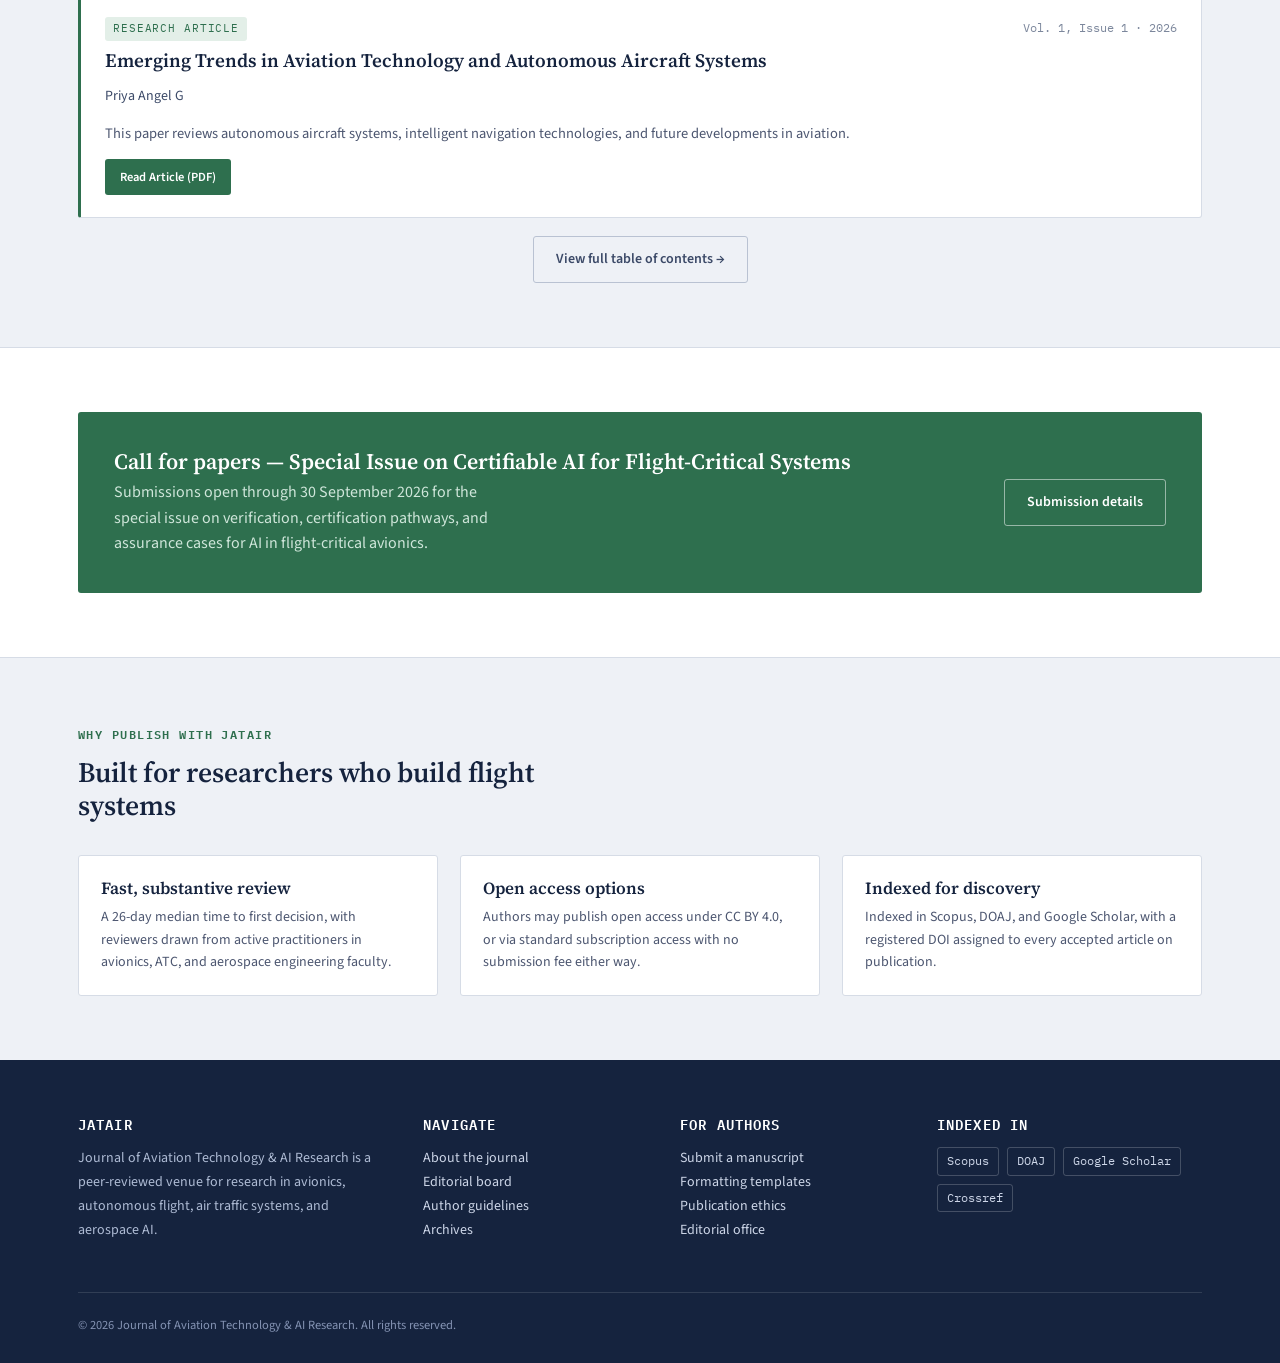
==== commit eb93bc36: "Add files via upload" ====
--- a/index.html
+++ b/index.html
@@ -118,16 +118,42 @@
         <p>As of now, articles are uploaded in the published issue PDF. Browse the full table of contents below.</p>
       </div>
 
-      <article class="citation-card">
+      <article class="citation-card" data-article-card data-topic="maintenance">
         <div class="citation-card__head">
-          <span class="citation-card__tag">Journal Issue</span>
-          <span class="citation-card__pages">JATAIR — Full Issue</span>
-        </div>
-        <h3 class="citation-card__title"><a href="JATAIR.pdf">JATAIR — Journal of Aviation Technology &amp; AI Research</a></h3>
-        <p class="citation-card__authors">JATAIR Editorial Board</p>
-        <p class="citation-card__abstract">The complete published issue of the Journal of Aviation Technology &amp; AI Research. Click below to open or download the full PDF.</p>
+          <span class="citation-card__tag">Research Article</span>
+          <span class="citation-card__pages">Vol. 1, Issue 1 · 2026</span>
+        </div>
+        <h3 class="citation-card__title"><a href="JATAIR.pdf">Artificial Intelligence Applications in Aircraft Maintenance</a></h3>
+        <p class="citation-card__authors">Manikanda Gopalan S</p>
+        <p class="citation-card__abstract">This paper discusses predictive maintenance, fault detection, maintenance optimization, benefits, challenges, and future prospects of AI in aircraft maintenance.</p>
         <div class="citation-card__actions">
-          <a href="JATAIR.pdf" class="btn btn-primary btn-small">Download JATAIR.pdf</a>
+          <a href="JATAIR.pdf" class="btn btn-primary btn-small">Read Article (PDF)</a>
+        </div>
+      </article>
+
+      <article class="citation-card" data-article-card data-topic="ml">
+        <div class="citation-card__head">
+          <span class="citation-card__tag">Research Article</span>
+          <span class="citation-card__pages">Vol. 1, Issue 1 · 2026</span>
+        </div>
+        <h3 class="citation-card__title"><a href="JATAIR.pdf">Machine Learning Techniques for Flight Delay Prediction</a></h3>
+        <p class="citation-card__authors">Shakila G</p>
+        <p class="citation-card__abstract">This paper examines machine learning approaches used to predict flight delays and improve airline operational efficiency.</p>
+        <div class="citation-card__actions">
+          <a href="JATAIR.pdf" class="btn btn-primary btn-small">Read Article (PDF)</a>
+        </div>
+      </article>
+
+      <article class="citation-card" data-article-card data-topic="autonomous">
+        <div class="citation-card__head">
+          <span class="citation-card__tag">Research Article</span>
+          <span class="citation-card__pages">Vol. 1, Issue 1 · 2026</span>
+        </div>
+        <h3 class="citation-card__title"><a href="JATAIR.pdf">Emerging Trends in Aviation Technology and Autonomous Aircraft Systems</a></h3>
+        <p class="citation-card__authors">Priya Angel G</p>
+        <p class="citation-card__abstract">This paper reviews autonomous aircraft systems, intelligent navigation technologies, and future developments in aviation.</p>
+        <div class="citation-card__actions">
+          <a href="JATAIR.pdf" class="btn btn-primary btn-small">Read Article (PDF)</a>
         </div>
       </article>
 
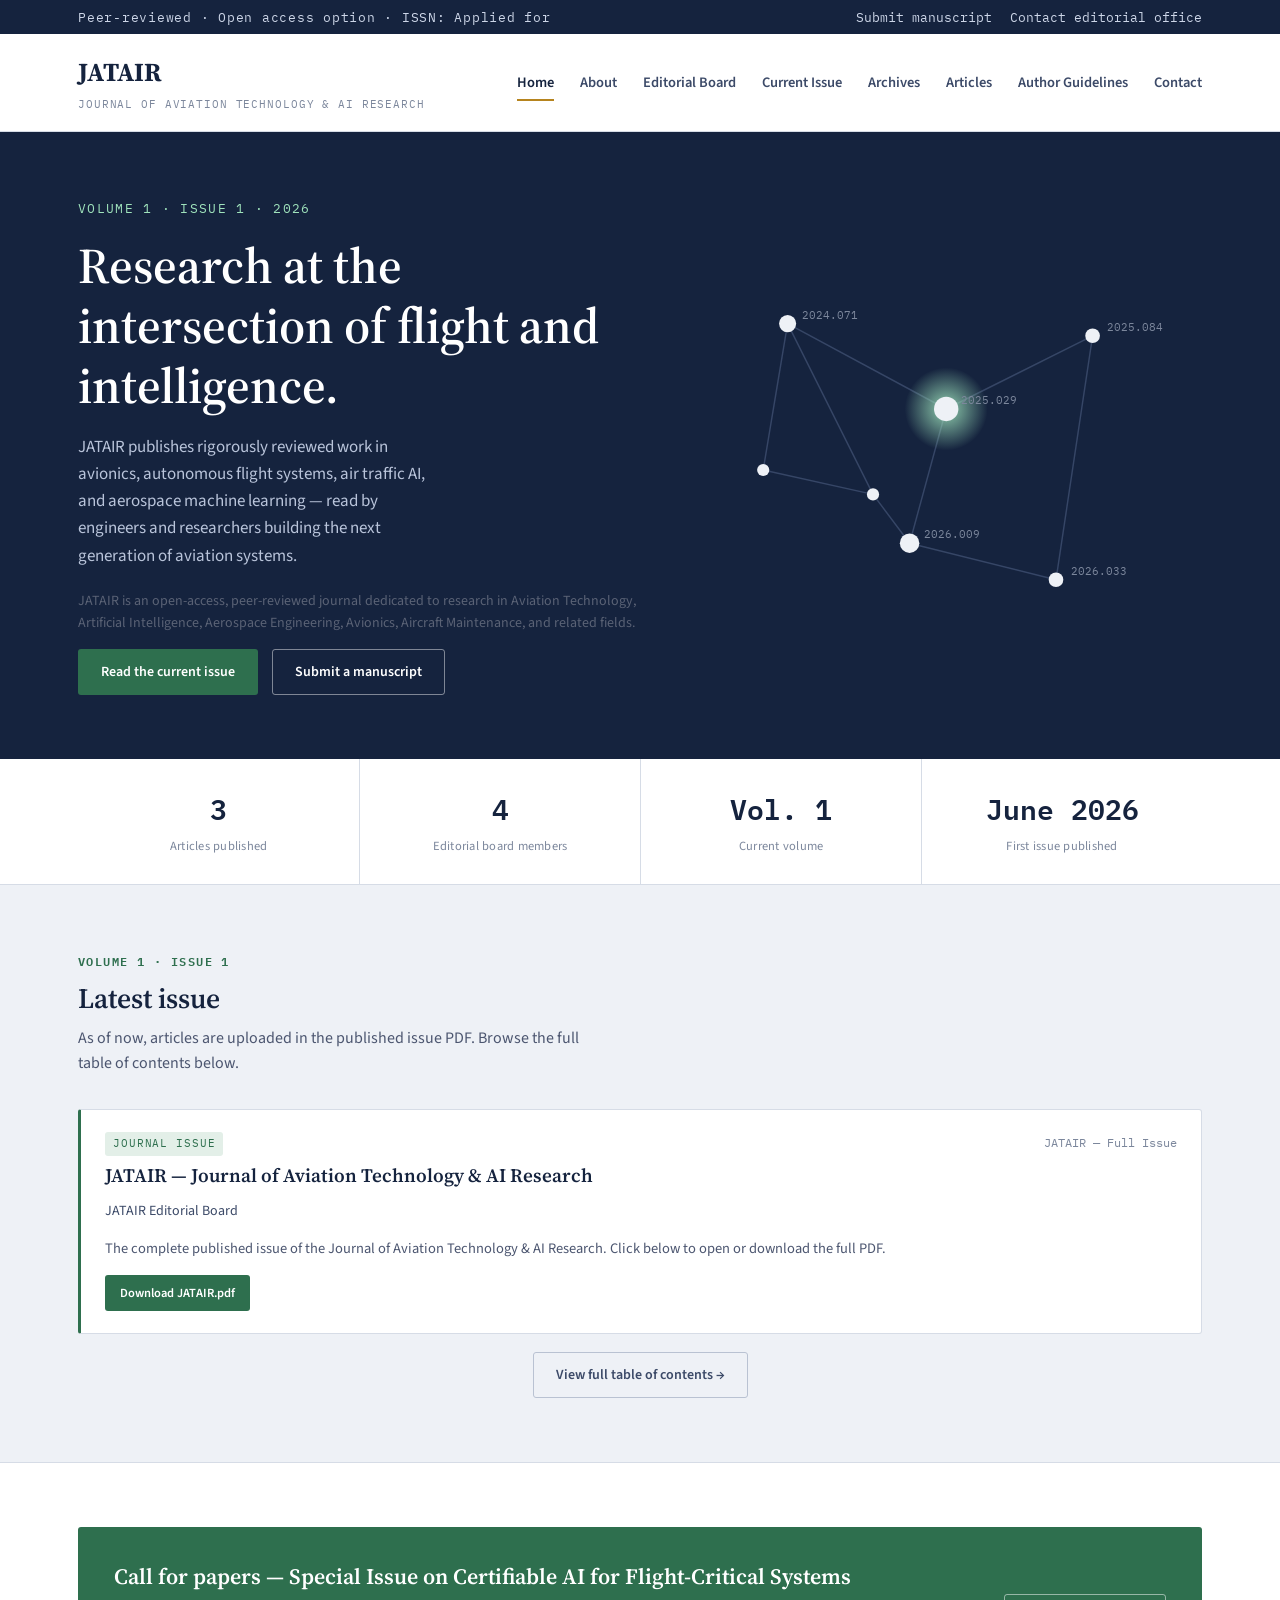
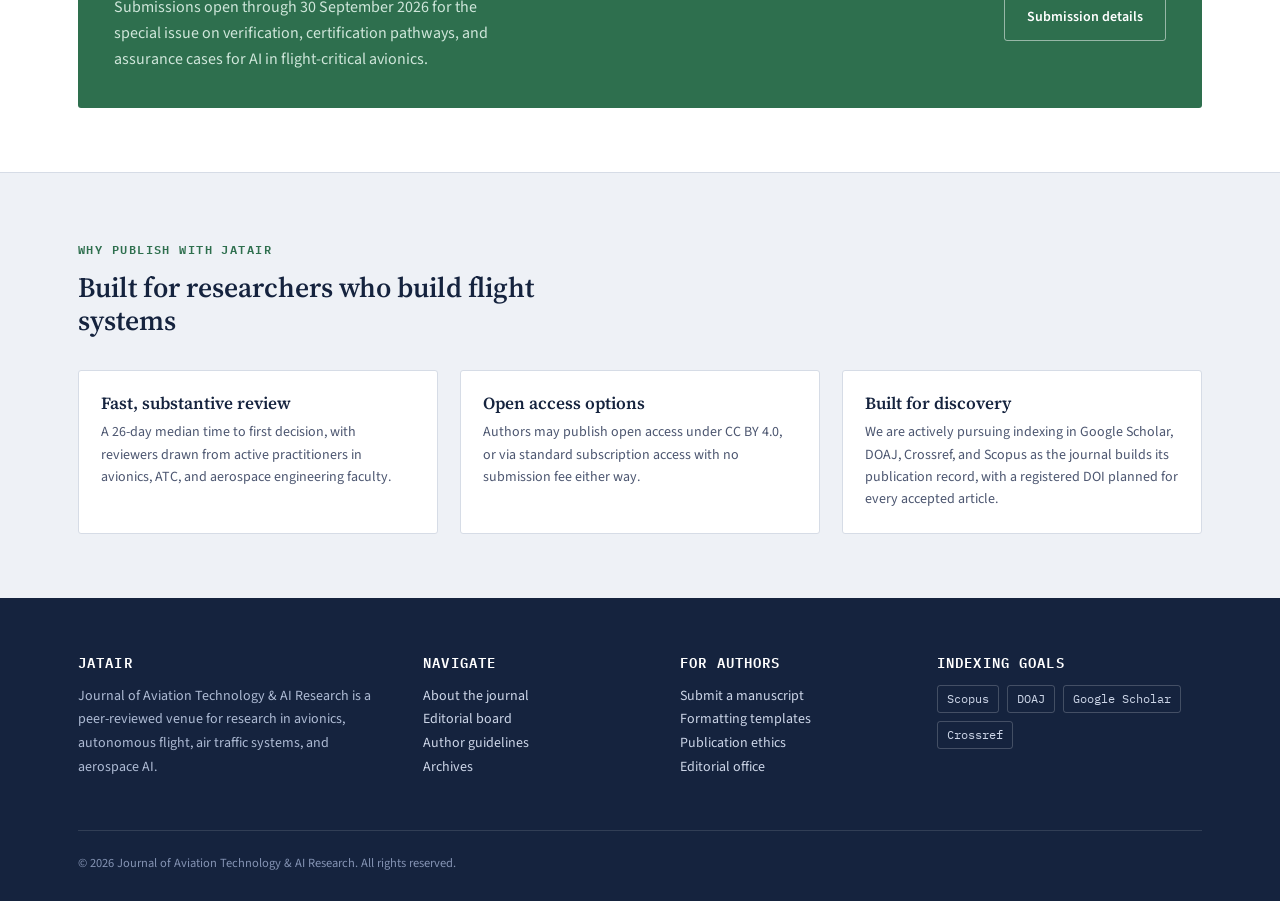
==== commit 84341072: "Add files via upload" ====
--- a/index.html
+++ b/index.html
@@ -118,42 +118,16 @@
         <p>As of now, articles are uploaded in the published issue PDF. Browse the full table of contents below.</p>
       </div>
 
-      <article class="citation-card" data-article-card data-topic="maintenance">
+      <article class="citation-card">
         <div class="citation-card__head">
-          <span class="citation-card__tag">Research Article</span>
-          <span class="citation-card__pages">Vol. 1, Issue 1 · 2026</span>
-        </div>
-        <h3 class="citation-card__title"><a href="JATAIR.pdf">Artificial Intelligence Applications in Aircraft Maintenance</a></h3>
-        <p class="citation-card__authors">Manikanda Gopalan S</p>
-        <p class="citation-card__abstract">This paper discusses predictive maintenance, fault detection, maintenance optimization, benefits, challenges, and future prospects of AI in aircraft maintenance.</p>
+          <span class="citation-card__tag">Journal Issue</span>
+          <span class="citation-card__pages">JATAIR — Full Issue</span>
+        </div>
+        <h3 class="citation-card__title"><a href="JATAIR.pdf">JATAIR — Journal of Aviation Technology &amp; AI Research</a></h3>
+        <p class="citation-card__authors">JATAIR Editorial Board</p>
+        <p class="citation-card__abstract">The complete published issue of the Journal of Aviation Technology &amp; AI Research. Click below to open or download the full PDF.</p>
         <div class="citation-card__actions">
-          <a href="JATAIR.pdf" class="btn btn-primary btn-small">Read Article (PDF)</a>
-        </div>
-      </article>
-
-      <article class="citation-card" data-article-card data-topic="ml">
-        <div class="citation-card__head">
-          <span class="citation-card__tag">Research Article</span>
-          <span class="citation-card__pages">Vol. 1, Issue 1 · 2026</span>
-        </div>
-        <h3 class="citation-card__title"><a href="JATAIR.pdf">Machine Learning Techniques for Flight Delay Prediction</a></h3>
-        <p class="citation-card__authors">Shakila G</p>
-        <p class="citation-card__abstract">This paper examines machine learning approaches used to predict flight delays and improve airline operational efficiency.</p>
-        <div class="citation-card__actions">
-          <a href="JATAIR.pdf" class="btn btn-primary btn-small">Read Article (PDF)</a>
-        </div>
-      </article>
-
-      <article class="citation-card" data-article-card data-topic="autonomous">
-        <div class="citation-card__head">
-          <span class="citation-card__tag">Research Article</span>
-          <span class="citation-card__pages">Vol. 1, Issue 1 · 2026</span>
-        </div>
-        <h3 class="citation-card__title"><a href="JATAIR.pdf">Emerging Trends in Aviation Technology and Autonomous Aircraft Systems</a></h3>
-        <p class="citation-card__authors">Priya Angel G</p>
-        <p class="citation-card__abstract">This paper reviews autonomous aircraft systems, intelligent navigation technologies, and future developments in aviation.</p>
-        <div class="citation-card__actions">
-          <a href="JATAIR.pdf" class="btn btn-primary btn-small">Read Article (PDF)</a>
+          <a href="JATAIR.pdf" class="btn btn-primary btn-small">Download JATAIR.pdf</a>
         </div>
       </article>
 
@@ -191,8 +165,8 @@
           <p>Authors may publish open access under CC BY 4.0, or via standard subscription access with no submission fee either way.</p>
         </div>
         <div class="info-card">
-          <h3>Indexed for discovery</h3>
-          <p>Indexed in Scopus, DOAJ, and Google Scholar, with a registered DOI assigned to every accepted article on publication.</p>
+          <h3>Built for discovery</h3>
+          <p>We are actively pursuing indexing in Google Scholar, DOAJ, Crossref, and Scopus as the journal builds its publication record, with a registered DOI planned for every accepted article.</p>
         </div>
       </div>
     </div>
@@ -226,7 +200,7 @@
         </ul>
       </div>
       <div>
-        <h4>Indexed in</h4>
+        <h4>Indexing goals</h4>
         <div class="indexing-list">
           <span>Scopus</span>
           <span>DOAJ</span>
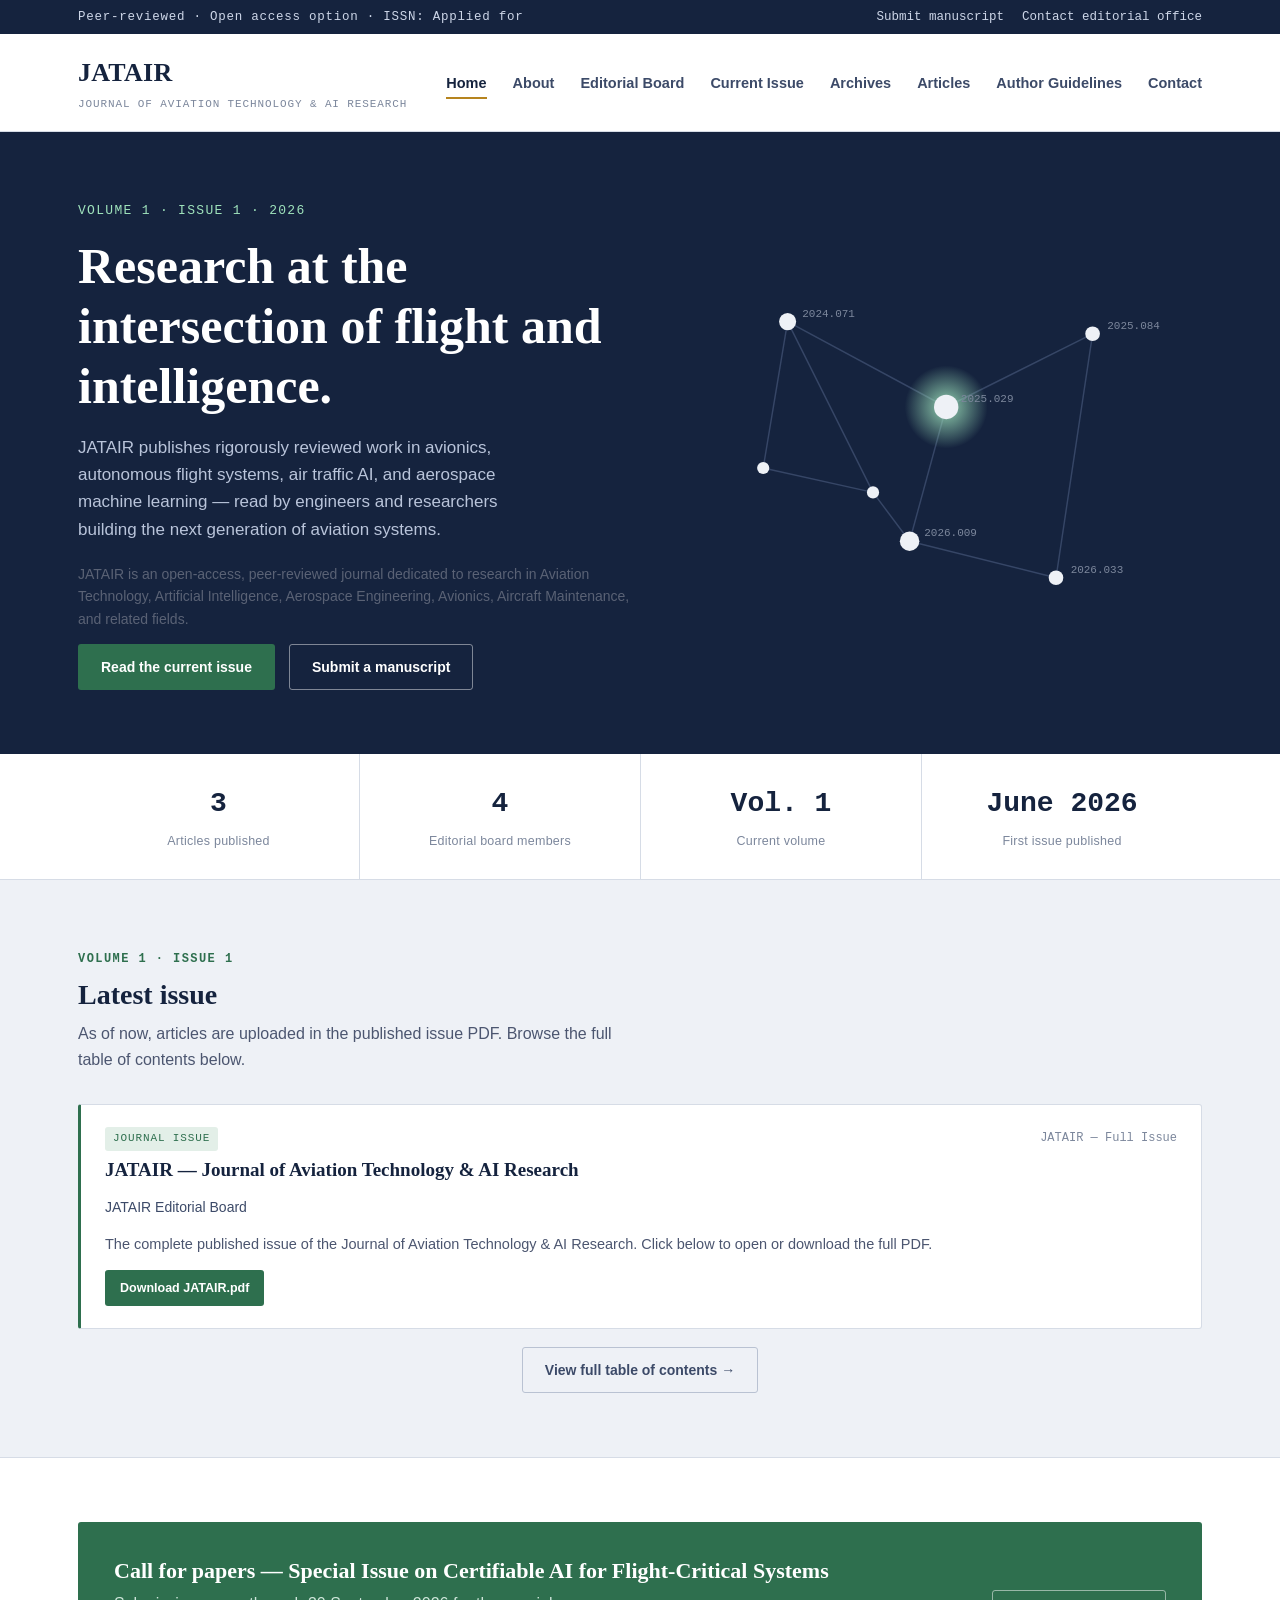
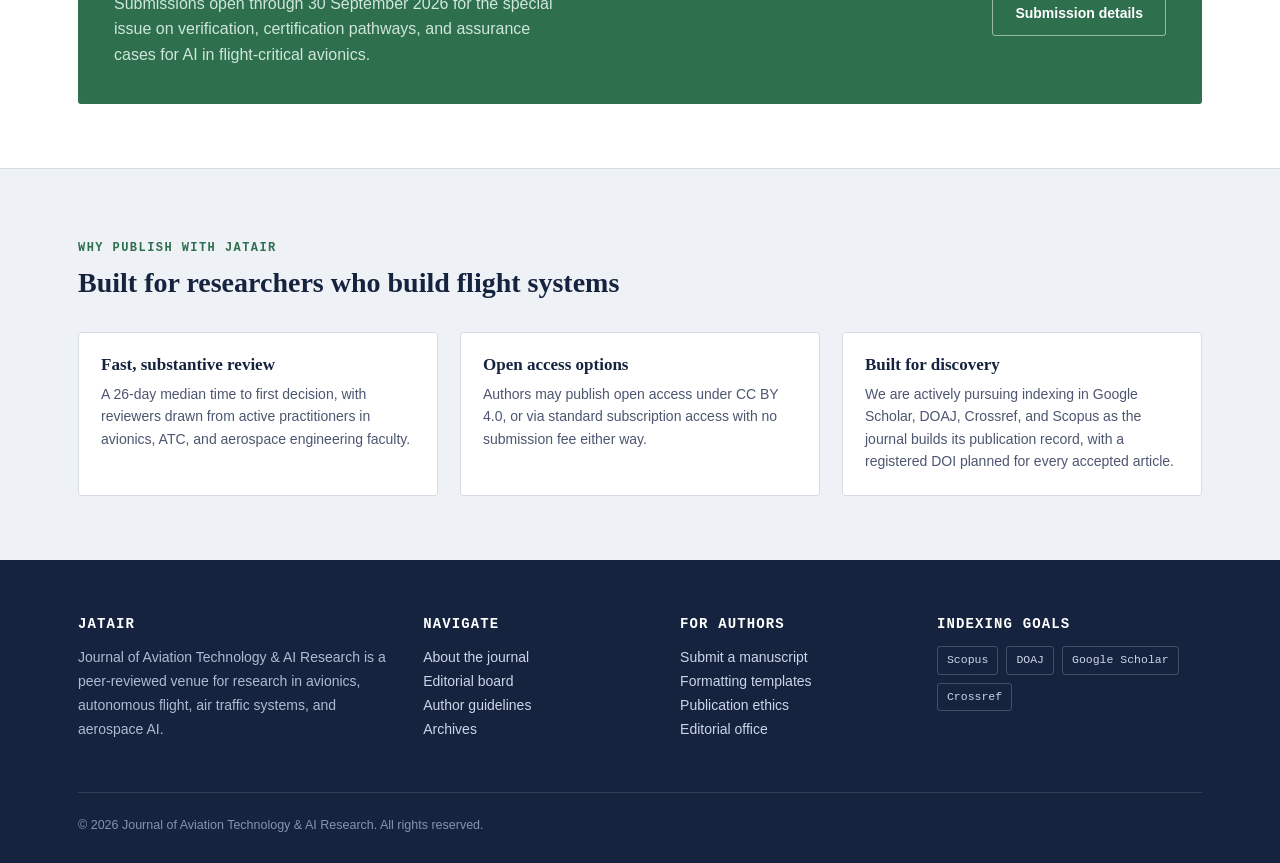
==== commit 488c347f: "Update index.html" ====
--- a/index.html
+++ b/index.html
@@ -1,13 +1,17 @@
 <!DOCTYPE html>
 <html lang="en">
 <head>
-<meta charset="UTF-8">
-<meta name="viewport" content="width=device-width, initial-scale=1.0">
-<title>JATAIR — Journal of Aviation Technology &amp; AI Research</title>
-<meta name="description" content="JATAIR publishes peer-reviewed research in aviation technology, avionics, autonomous flight systems, and AI applications in aerospace.">
-<link rel="stylesheet" href="styles.css">
-<link rel="preconnect" href="https://fonts.googleapis.com">
-<link href="https://fonts.googleapis.com/css2?family=Source+Serif+4:wght@500;600;700&family=Source+Sans+3:wght@400;500;600;700&family=IBM+Plex+Mono:wght@400;500;600&display=swap" rel="stylesheet">
+    <meta name="google-site-verification" content="blQgnCzC0algzUwTXekCMiHLZ_OzwnJJaX8pDO0jh9M" />
+    <meta charset="UTF-8">
+    <meta name="viewport" content="width=device-width, initial-scale=1.0">
+
+    <title>JATAIR – Journal of Aviation Technology &amp; AI Research</title>
+
+    <meta name="description" content="JATAIR publishes peer-reviewed research in aviation technology, avionics, autonomous flight systems, and AI">
+
+    <link rel="stylesheet" href="styles.css">
+    <link rel="preconnect" href="https://fonts.googleapis.com">
+    <!-- other links -->
 </head>
 <body>
 <a class="skip-link" href="#main">Skip to content</a>
